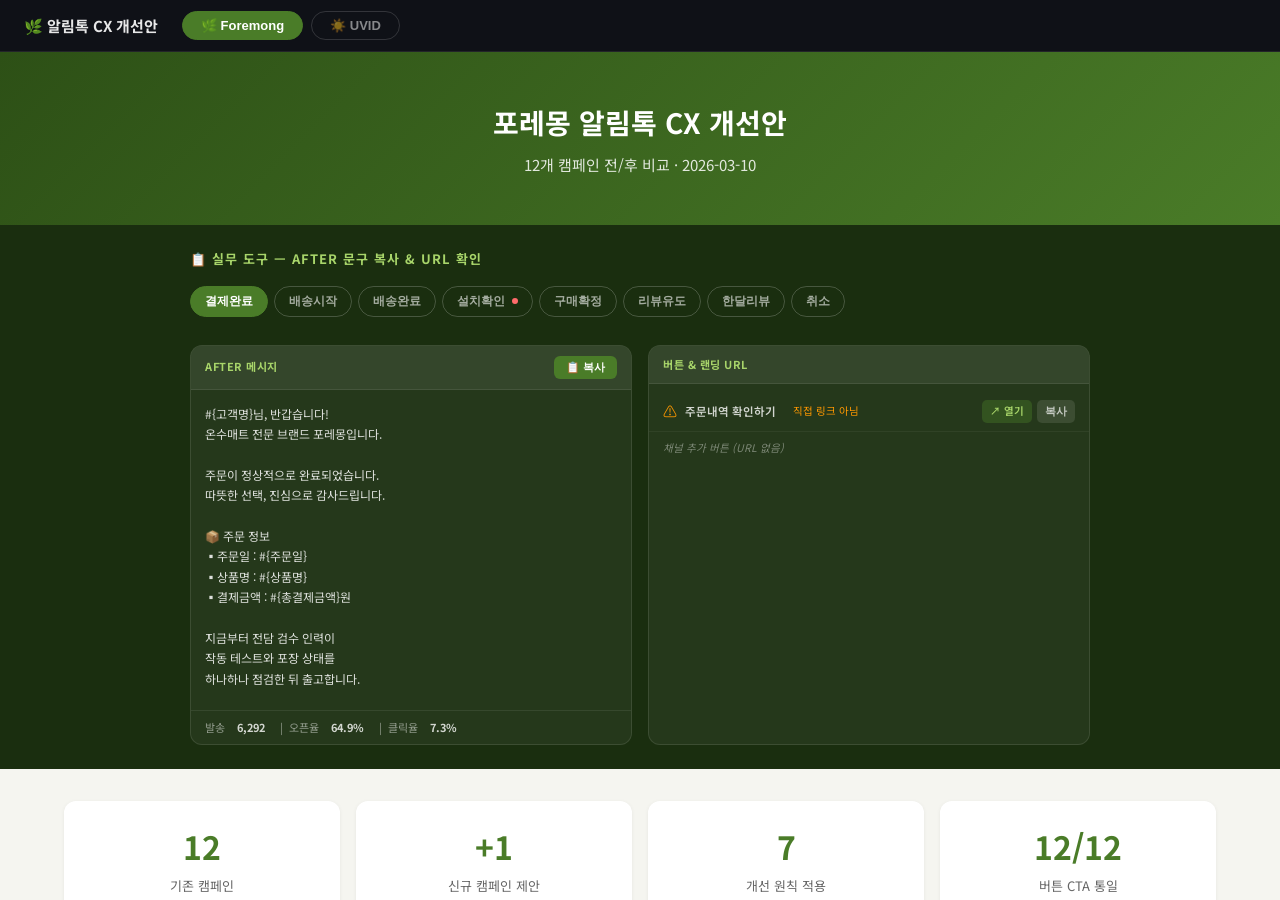
==== index.html @ 264736fe "feat: 알림톡 CX 개선안 standalone site (Foremong + UVID)" ====
<!DOCTYPE html>
<html lang="ko">
<head>
<meta charset="UTF-8">
<meta name="viewport" content="width=device-width, initial-scale=1.0">
<title>알림톡 CX 개선안 — 그로밋</title>
<link rel="preconnect" href="https://fonts.googleapis.com">
<link href="https://fonts.googleapis.com/css2?family=Noto+Sans+KR:wght@400;500;600;700&display=swap" rel="stylesheet">
<style>
  * { margin: 0; padding: 0; box-sizing: border-box; }
  body { font-family: 'Noto Sans KR', sans-serif; background: #0f1117; }

  .top-bar {
    background: #0f1117;
    border-bottom: 1px solid rgba(255,255,255,0.08);
    padding: 0 24px;
    display: flex;
    align-items: center;
    gap: 8px;
    height: 52px;
    position: sticky;
    top: 0;
    z-index: 100;
  }

  .logo {
    font-size: 15px;
    font-weight: 700;
    color: #fff;
    margin-right: 16px;
    opacity: 0.9;
  }

  .brand-tab {
    padding: 6px 18px;
    border-radius: 20px;
    font-size: 13px;
    font-weight: 600;
    cursor: pointer;
    border: 1px solid rgba(255,255,255,0.15);
    color: rgba(255,255,255,0.5);
    background: transparent;
    transition: all 0.2s;
  }
  .brand-tab:hover { color: rgba(255,255,255,0.85); border-color: rgba(255,255,255,0.3); }
  .brand-tab.active-foremong { background: #4a7c28; border-color: #4a7c28; color: #fff; }
  .brand-tab.active-uvid { background: #0284c7; border-color: #0284c7; color: #fff; }

  .frame-wrap {
    width: 100%;
    height: calc(100vh - 52px);
  }
  .frame-wrap iframe {
    width: 100%;
    height: 100%;
    border: none;
    display: block;
  }
</style>
</head>
<body>

<div class="top-bar">
  <span class="logo">🌿 알림톡 CX 개선안</span>
  <button class="brand-tab active-foremong" onclick="switchBrand('foremong')">🌿 Foremong</button>
  <button class="brand-tab" onclick="switchBrand('uvid')">☀️ UVID</button>
</div>

<div class="frame-wrap">
  <iframe id="brand-frame" src="foremong.html" title="알림톡 캠페인"></iframe>
</div>

<script>
  const tabs = document.querySelectorAll('.brand-tab');
  function switchBrand(brand) {
    document.getElementById('brand-frame').src = brand + '.html';
    tabs.forEach(t => t.className = 'brand-tab');
    event.target.classList.add('active-' + brand);
  }
</script>
</body>
</html>
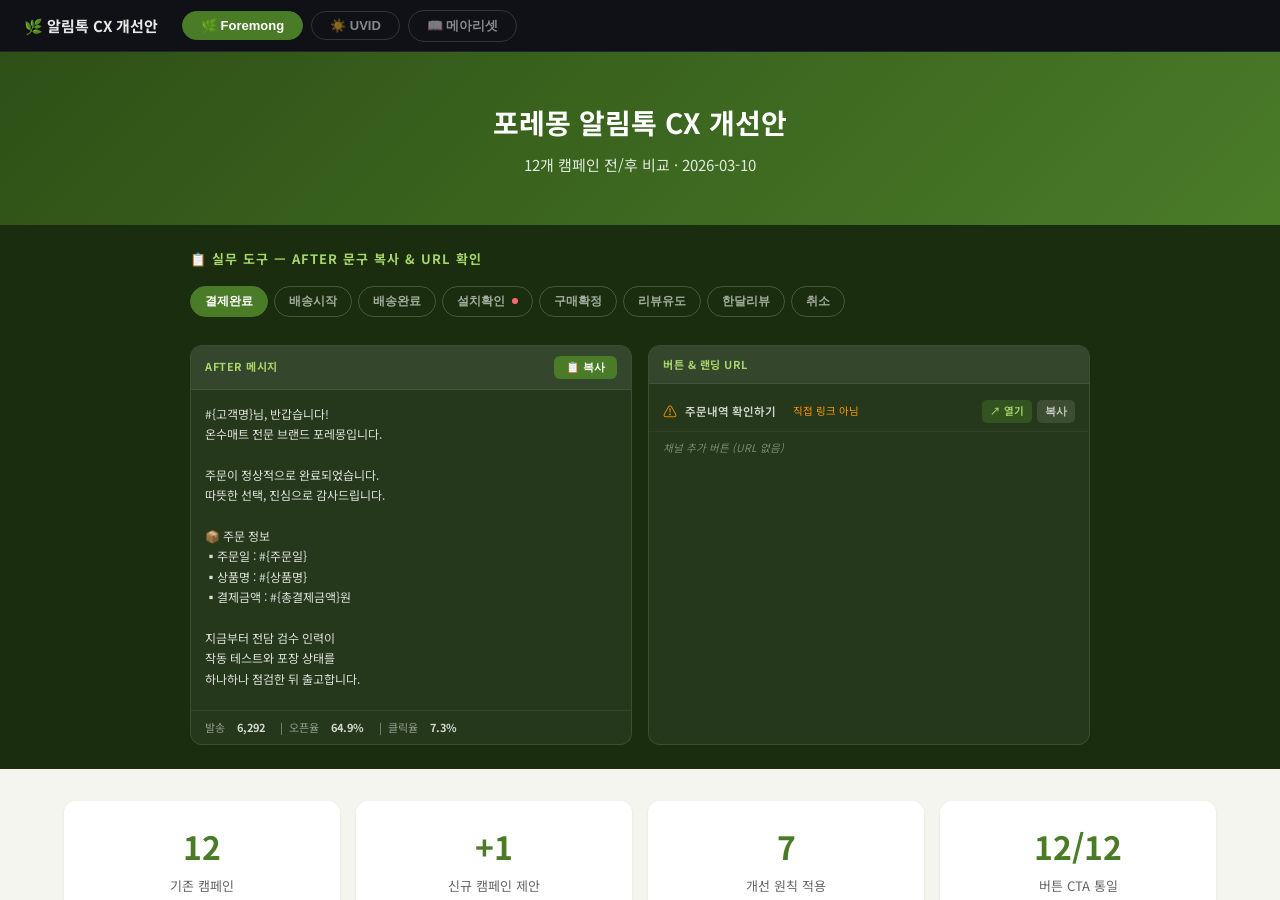
==== commit b5d314aa: "feat: 메아리셋 탭 추가 + CTA 링크 실제 URL 삽입 Co-Authored-By: Claude Opus 4.6 <noreply@anthropic.com>" ====
--- a/index.html
+++ b/index.html
@@ -45,6 +45,7 @@
   .brand-tab:hover { color: rgba(255,255,255,0.85); border-color: rgba(255,255,255,0.3); }
   .brand-tab.active-foremong { background: #4a7c28; border-color: #4a7c28; color: #fff; }
   .brand-tab.active-uvid { background: #0284c7; border-color: #0284c7; color: #fff; }
+  .brand-tab.active-meariset { background: #FF6B35; border-color: #FF6B35; color: #fff; }
 
   .frame-wrap {
     width: 100%;
@@ -64,6 +65,7 @@
   <span class="logo">🌿 알림톡 CX 개선안</span>
   <button class="brand-tab active-foremong" onclick="switchBrand('foremong')">🌿 Foremong</button>
   <button class="brand-tab" onclick="switchBrand('uvid')">☀️ UVID</button>
+  <button class="brand-tab" onclick="switchBrand('meariset')">📖 메아리셋</button>
 </div>
 
 <div class="frame-wrap">
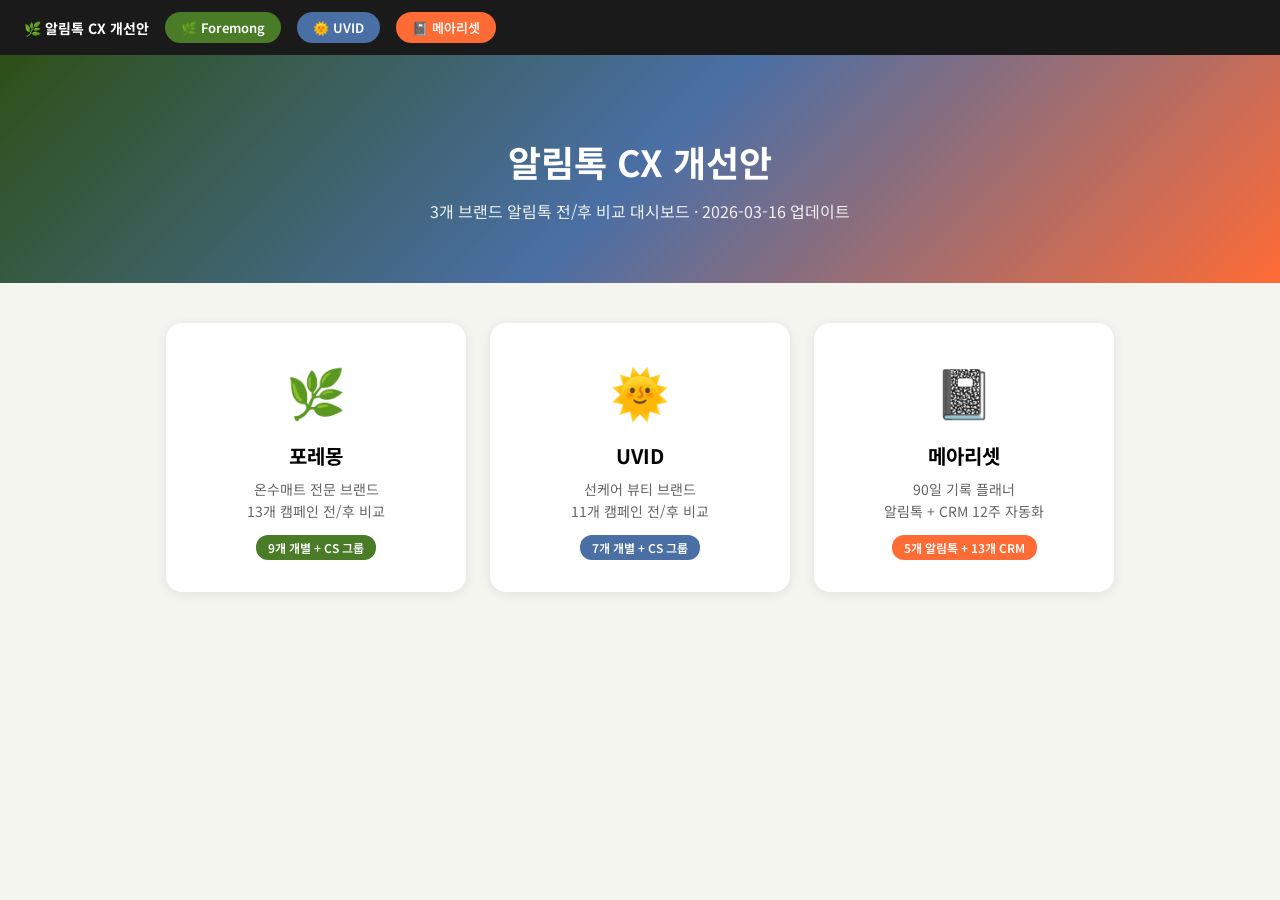
==== commit 4b5bb015: "feat: 전 브랜드 미확보 URL 해소 + UVID 피드백 폼 추가 - 포레몽/UVID 리뷰 URL → shopping.naver.com/my/writable-reviews (전" ====
--- a/index.html
+++ b/index.html
@@ -4,81 +4,74 @@
 <meta charset="UTF-8">
 <meta name="viewport" content="width=device-width, initial-scale=1.0">
 <title>알림톡 CX 개선안 — 그로밋</title>
-<link rel="preconnect" href="https://fonts.googleapis.com">
-<link href="https://fonts.googleapis.com/css2?family=Noto+Sans+KR:wght@400;500;600;700&display=swap" rel="stylesheet">
 <style>
-  * { margin: 0; padding: 0; box-sizing: border-box; }
-  body { font-family: 'Noto Sans KR', sans-serif; background: #0f1117; }
-
-  .top-bar {
-    background: #0f1117;
-    border-bottom: 1px solid rgba(255,255,255,0.08);
-    padding: 0 24px;
-    display: flex;
-    align-items: center;
-    gap: 8px;
-    height: 52px;
-    position: sticky;
-    top: 0;
-    z-index: 100;
+  @import url('https://fonts.googleapis.com/css2?family=Noto+Sans+KR:wght@400;600;700&display=swap');
+  * { margin:0; padding:0; box-sizing:border-box; }
+  body { font-family:'Noto Sans KR',sans-serif; background:#f5f5f0; min-height:100vh; display:flex; flex-direction:column; }
+  .top-nav {
+    background:#1a1a1a; padding:12px 24px; display:flex; align-items:center; gap:16px; position:sticky; top:0; z-index:100;
   }
-
-  .logo {
-    font-size: 15px;
-    font-weight: 700;
-    color: #fff;
-    margin-right: 16px;
-    opacity: 0.9;
+  .top-nav .logo { color:white; font-weight:700; font-size:14px; }
+  .brand-btn {
+    padding:6px 16px; border-radius:20px; font-size:13px; font-weight:600;
+    border:none; cursor:pointer; text-decoration:none; transition:all 0.3s;
   }
-
-  .brand-tab {
-    padding: 6px 18px;
-    border-radius: 20px;
-    font-size: 13px;
-    font-weight: 600;
-    cursor: pointer;
-    border: 1px solid rgba(255,255,255,0.15);
-    color: rgba(255,255,255,0.5);
-    background: transparent;
-    transition: all 0.2s;
+  .brand-btn.foremong { background:#4a7c28; color:white; }
+  .brand-btn.foremong:hover { background:#3d6820; }
+  .brand-btn.uvid { background:#4A6FA5; color:white; }
+  .brand-btn.uvid:hover { background:#3d5d8a; }
+  .brand-btn.meariset { background:#FF6B35; color:white; }
+  .brand-btn.meariset:hover { background:#e55a28; }
+  .hero {
+    text-align:center; padding:80px 24px 60px;
+    background:linear-gradient(135deg, #2d5016 0%, #4A6FA5 50%, #FF6B35 100%);
+    color:white;
   }
-  .brand-tab:hover { color: rgba(255,255,255,0.85); border-color: rgba(255,255,255,0.3); }
-  .brand-tab.active-foremong { background: #4a7c28; border-color: #4a7c28; color: #fff; }
-  .brand-tab.active-uvid { background: #0284c7; border-color: #0284c7; color: #fff; }
-  .brand-tab.active-meariset { background: #FF6B35; border-color: #FF6B35; color: #fff; }
-
-  .frame-wrap {
-    width: 100%;
-    height: calc(100vh - 52px);
+  .hero h1 { font-size:36px; font-weight:700; margin-bottom:12px; }
+  .hero p { font-size:16px; opacity:0.9; }
+  .cards { display:grid; grid-template-columns:repeat(auto-fit, minmax(300px,1fr)); gap:24px; max-width:1000px; margin:40px auto; padding:0 24px; }
+  .card {
+    background:white; border-radius:16px; padding:32px; text-align:center;
+    box-shadow:0 2px 12px rgba(0,0,0,0.08); transition:transform 0.3s;
+    text-decoration:none; color:inherit;
   }
-  .frame-wrap iframe {
-    width: 100%;
-    height: 100%;
-    border: none;
-    display: block;
-  }
+  .card:hover { transform:translateY(-4px); }
+  .card .emoji { font-size:48px; margin-bottom:16px; }
+  .card h2 { font-size:20px; font-weight:700; margin-bottom:8px; }
+  .card p { font-size:14px; color:#666; line-height:1.6; }
+  .card .badge { display:inline-block; padding:4px 12px; border-radius:12px; font-size:12px; font-weight:600; margin-top:12px; color:white; }
 </style>
 </head>
 <body>
-
-<div class="top-bar">
-  <span class="logo">🌿 알림톡 CX 개선안</span>
-  <button class="brand-tab active-foremong" onclick="switchBrand('foremong')">🌿 Foremong</button>
-  <button class="brand-tab" onclick="switchBrand('uvid')">☀️ UVID</button>
-  <button class="brand-tab" onclick="switchBrand('meariset')">📖 메아리셋</button>
-</div>
-
-<div class="frame-wrap">
-  <iframe id="brand-frame" src="foremong.html" title="알림톡 캠페인"></iframe>
-</div>
-
-<script>
-  const tabs = document.querySelectorAll('.brand-tab');
-  function switchBrand(brand) {
-    document.getElementById('brand-frame').src = brand + '.html';
-    tabs.forEach(t => t.className = 'brand-tab');
-    event.target.classList.add('active-' + brand);
-  }
-</script>
+  <div class="top-nav">
+    <span class="logo">🌿 알림톡 CX 개선안</span>
+    <a href="foremong.html" class="brand-btn foremong">🌿 Foremong</a>
+    <a href="uvid.html" class="brand-btn uvid">🌞 UVID</a>
+    <a href="meariset.html" class="brand-btn meariset">📓 메아리셋</a>
+  </div>
+  <div class="hero">
+    <h1>알림톡 CX 개선안</h1>
+    <p>3개 브랜드 알림톡 전/후 비교 대시보드 · 2026-03-16 업데이트</p>
+  </div>
+  <div class="cards">
+    <a href="foremong.html" class="card">
+      <div class="emoji">🌿</div>
+      <h2>포레몽</h2>
+      <p>온수매트 전문 브랜드<br>13개 캠페인 전/후 비교</p>
+      <span class="badge" style="background:#4a7c28;">9개 개별 + CS 그룹</span>
+    </a>
+    <a href="uvid.html" class="card">
+      <div class="emoji">🌞</div>
+      <h2>UVID</h2>
+      <p>선케어 뷰티 브랜드<br>11개 캠페인 전/후 비교</p>
+      <span class="badge" style="background:#4A6FA5;">7개 개별 + CS 그룹</span>
+    </a>
+    <a href="meariset.html" class="card">
+      <div class="emoji">📓</div>
+      <h2>메아리셋</h2>
+      <p>90일 기록 플래너<br>알림톡 + CRM 12주 자동화</p>
+      <span class="badge" style="background:#FF6B35;">5개 알림톡 + 13개 CRM</span>
+    </a>
+  </div>
 </body>
 </html>
